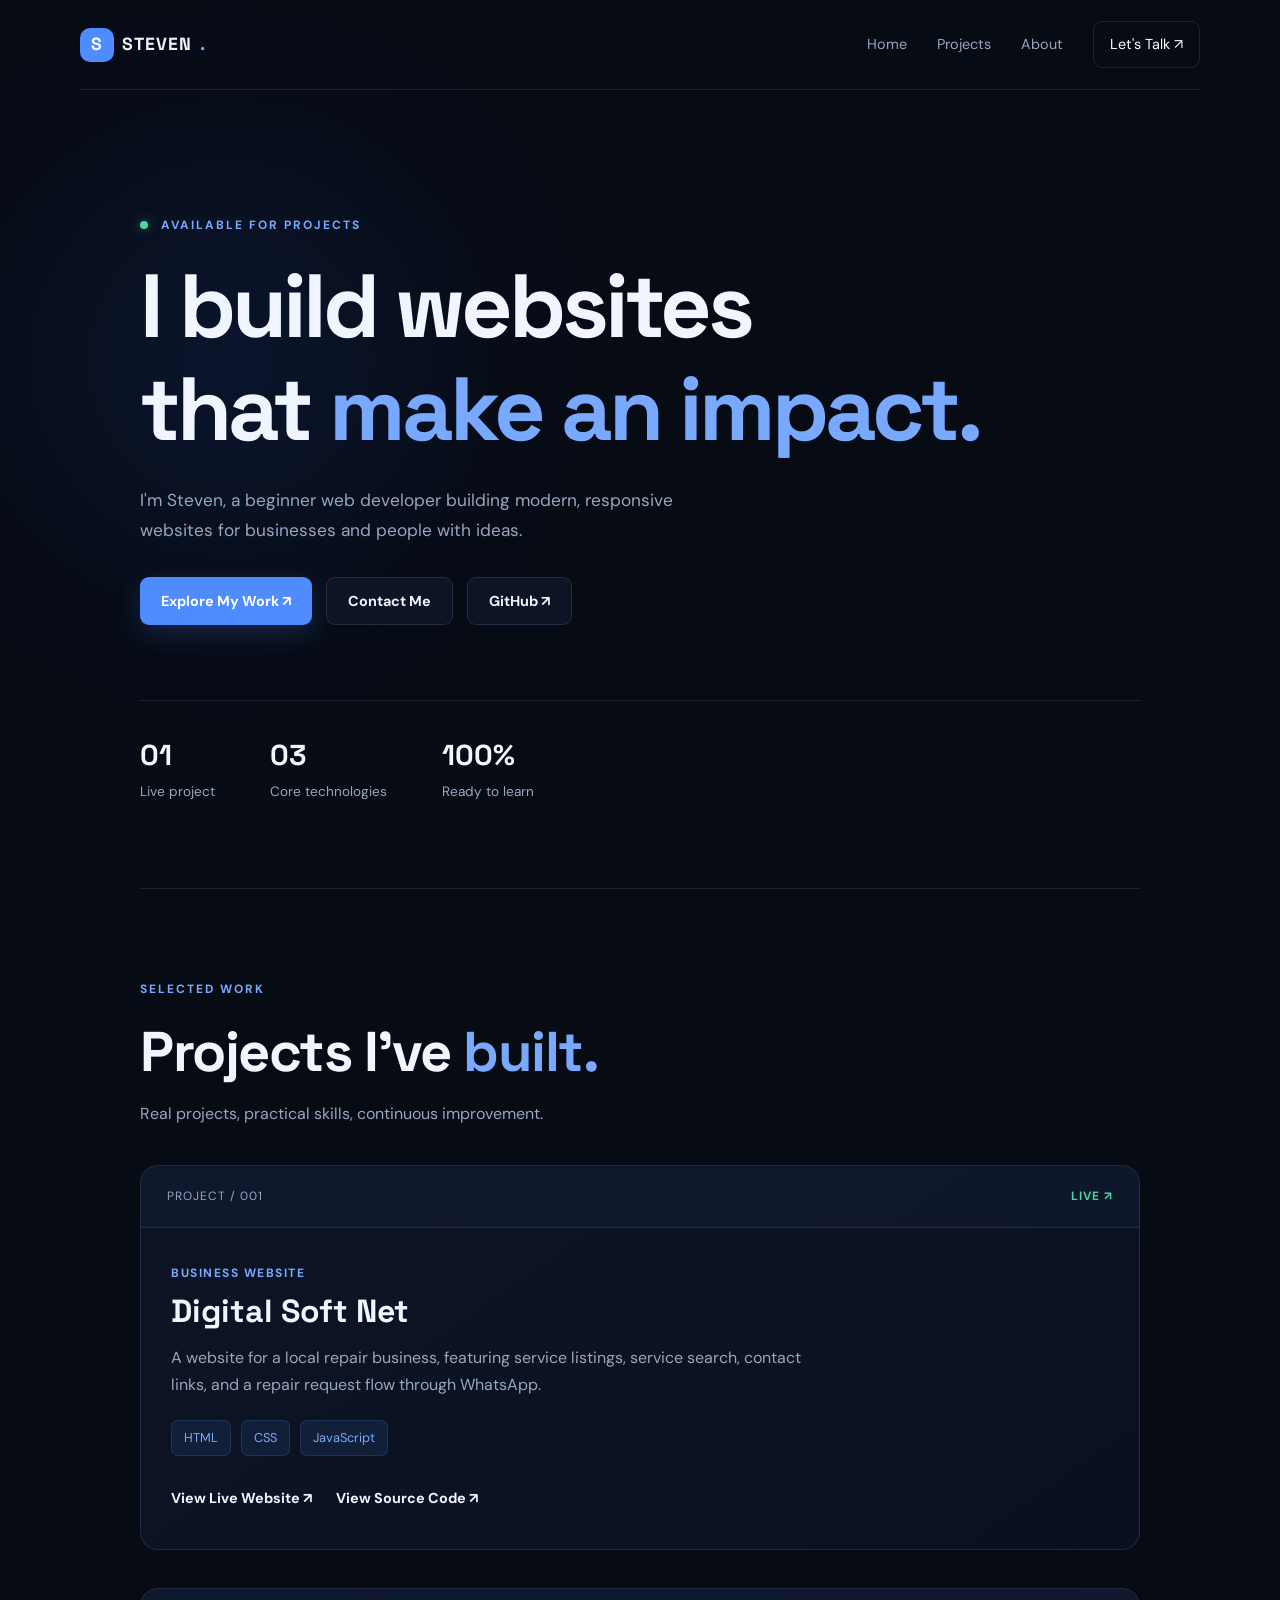
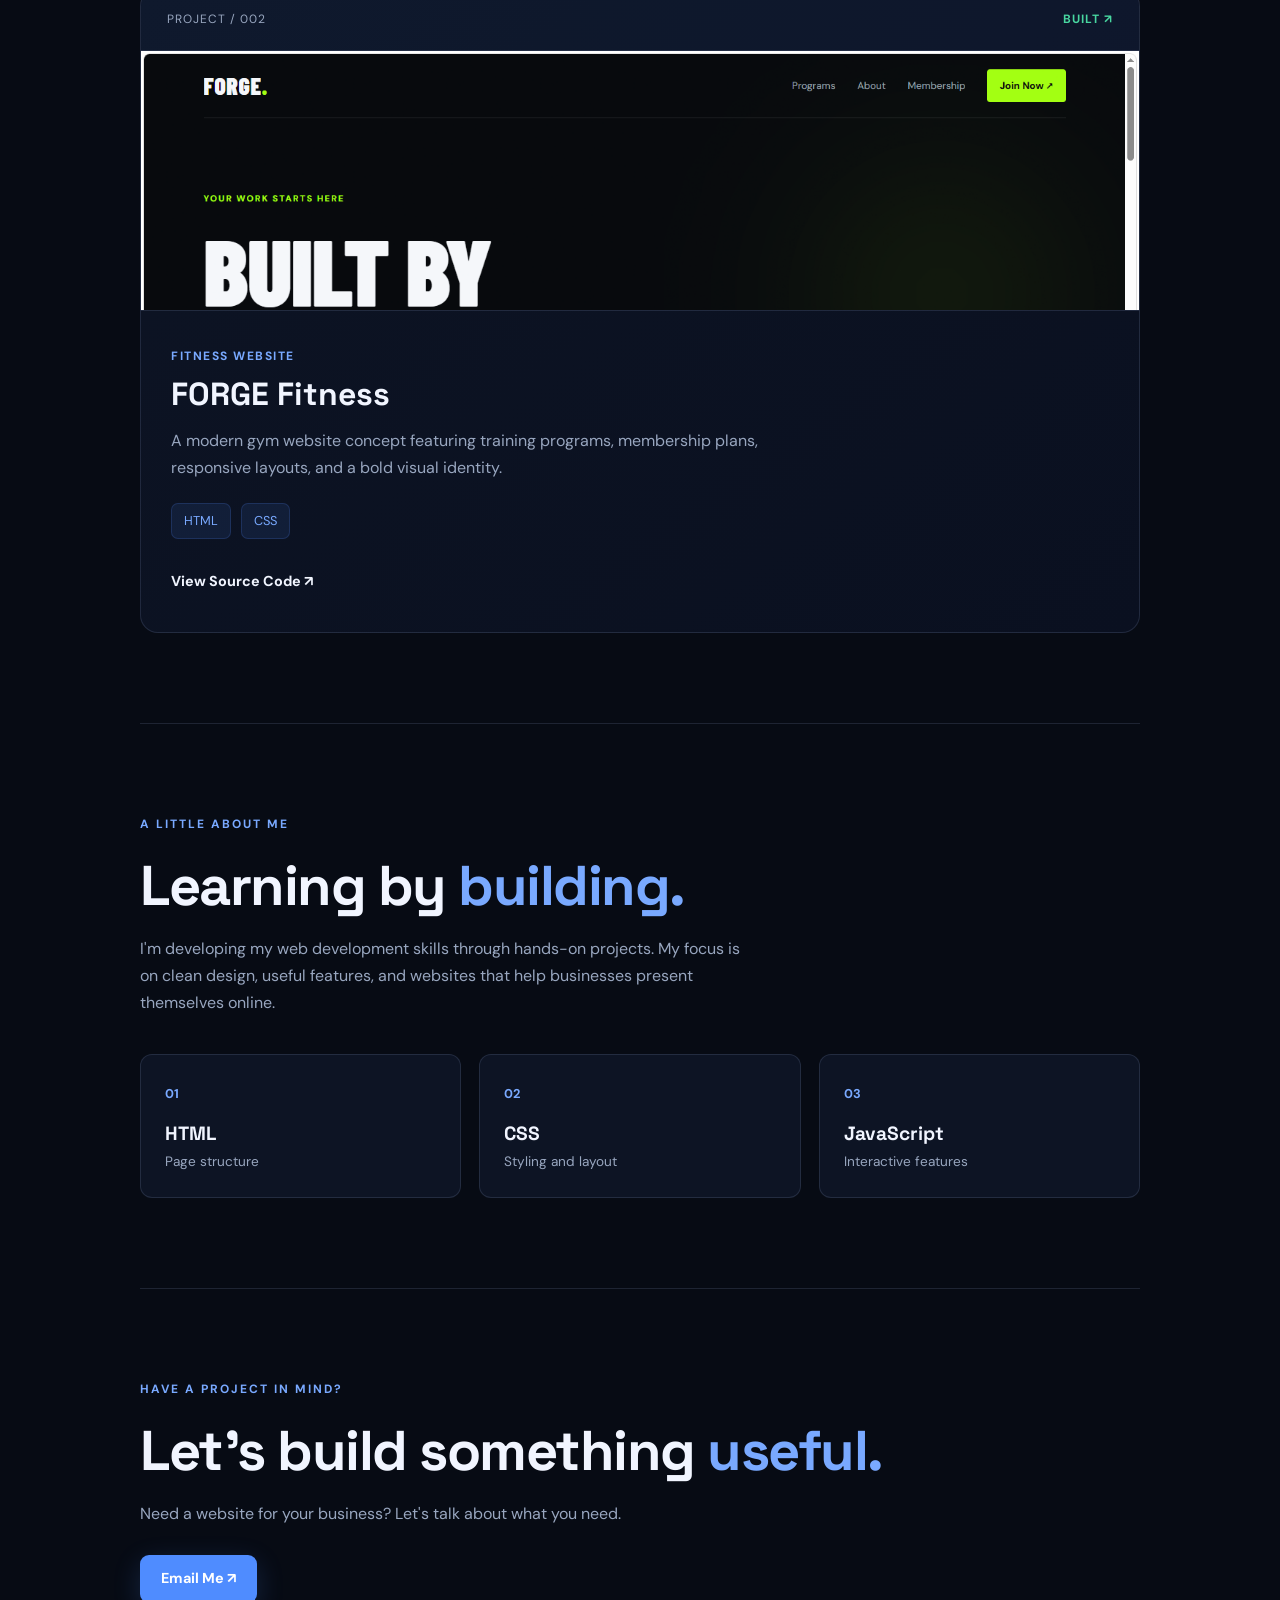
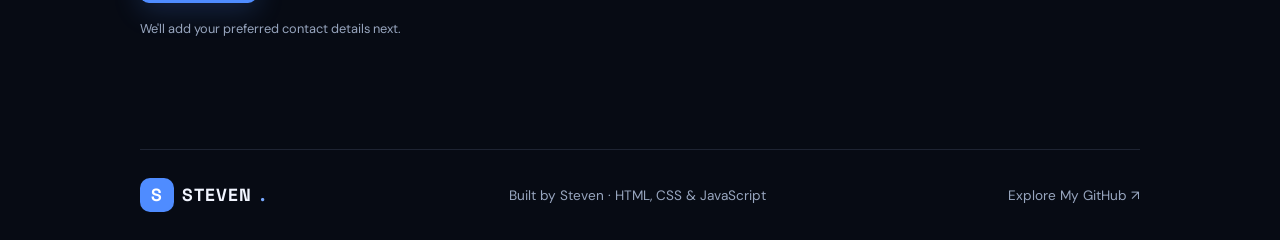
==== steven-portfolio/index.html @ 15b8639a "Add personal portfolio website" ====
<!DOCTYPE html>
<html lang="en">
<head>
  <meta charset="UTF-8">
  <meta name="viewport" content="width=device-width, initial-scale=1.0">
  <meta name="description" content="Steven's web development portfolio. Explore websites and projects built with HTML, CSS, and JavaScript.">
  <title>Steven | Web Developer</title>
  <link rel="stylesheet" href="style.css">
</head>
<body>

  <nav class="navbar">
    <a href="#" class="logo"><span> S</span> STEVEN<span class="dot">.</span></a>

    <div class="nav-links">
      <a href="#home">Home</a>
      <a href="#projects">Projects</a>
      <a href="#about">About</a>
      <a href="#contact" class="nav-cta">Let's Talk ↗</a>
    </div>
  </nav>

  <main>
    <section class="hero" id="home">
      <p class="eyebrow"><span class="status-dot"></span> AVAILABLE FOR PROJECTS</p>

      <h1>I build websites<br>that <span>make an impact.</span></h1>

      <p class="hero-text">
        I'm Steven, a beginner web developer building modern,
        responsive websites for businesses and people with ideas.
      </p>

      <div class="hero-actions">
  <a href="#projects" class="btn btn-primary">Explore My Work ↗</a>
  <a href="#contact" class="btn btn-secondary">Contact Me</a>
  <a href="https://github.com/steven-koussa" target="_blank" rel="noopener noreferrer" class="btn btn-secondary">GitHub ↗</a>
</div>

      <div class="hero-stats">
        <div><strong>01</strong><span>Live project</span></div>
        <div><strong>03</strong><span>Core technologies</span></div>
        <div><strong>100%</strong><span>Ready to learn</span></div>
      </div>
    </section>

    <section class="projects section" id="projects">
      <p class="eyebrow">SELECTED WORK</p>
      <h2>Projects I've <span>built.</span></h2>
      <p class="section-intro">Real projects, practical skills, continuous improvement.</p>

      <article class="project-card">
        <div class="project-top">
          <span class="project-number">PROJECT / 001</span>
          <span class="project-status">LIVE ↗</span>
        </div>

        <div class="project-content">
          <p class="project-type">BUSINESS WEBSITE</p>
          <h3>Digital Soft Net</h3>
          <p>
            A website for a local repair business, featuring service listings,
            service search, contact links, and a repair request flow through WhatsApp.
          </p>

          <div class="tech-list">
            <span>HTML</span>
            <span>CSS</span>
            <span>JavaScript</span>
          </div>

          <a href="https://digitalsoftnet.netlify.app/" target="_blank" rel="noopener noreferrer" class="project-link">
            View Live Website ↗
          </a>
          <a href="https://github.com/steven-koussa/phone-repair-website" target="_blank" rel="noopener noreferrer" class="project-link">
            View Source Code ↗
          </a>
        </div>
      </article>
      
      <article class="project-card">
        <div class="project-top">
          <span class="project-number">PROJECT / 002</span>
          <span class="project-status">BUILT ↗</span>
        </div>

        
<a
  href="forge-preview.png"
  target="_blank"
  rel="noopener noreferrer"
  aria-label="Open full-size FORGE Fitness screenshot"
>
  <img
    class="project-preview"
    src="forge-preview.png"
    alt="Preview of the FORGE Fitness website"
  >
</a>


        <div class="project-content">
          <p class="project-type">FITNESS WEBSITE</p>
          <h3>FORGE Fitness</h3>
          <p>
            A modern gym website concept featuring training programs,
            membership plans, responsive layouts, and a bold visual identity.
          </p>

          <div class="tech-list">
            <span>HTML</span>
            <span>CSS</span>
          </div>

          <a href="https://github.com/steven-koussa/forge-fitness" target="_blank" rel="noopener noreferrer" class="project-link">
            View Source Code ↗
          </a>
        </div>
      </article>

    </section>

    <section class="about section" id="about">
      <p class="eyebrow">A LITTLE ABOUT ME</p>
      <h2>Learning by <span>building.</span></h2>
      <p class="section-intro">
        I'm developing my web development skills through hands-on projects.
        My focus is on clean design, useful features, and websites that help
        businesses present themselves online.
      </p>

      <div class="skills">
        <div><strong>01</strong><h3>HTML</h3><p>Page structure</p></div>
        <div><strong>02</strong><h3>CSS</h3><p>Styling and layout</p></div>
        <div><strong>03</strong><h3>JavaScript</h3><p>Interactive features</p></div>
      </div>
    </section>

    <section class="contact section" id="contact">
      <p class="eyebrow">HAVE A PROJECT IN MIND?</p>
      <h2>Let's build something <span>useful.</span></h2>
      <p class="section-intro">
        Need a website for your business? Let's talk about what you need.
      </p>
      <a class="btn btn-primary" href="mailto:stevenkoussa@gmail.com">Email Me ↗</a>
      <p class="small-note">We'll add your preferred contact details next.</p>
    </section>
  </main>

  <footer>
    <a href="#home" class="logo"><span> S</span> STEVEN<span class="dot">.</span></a>
    <p>Built by Steven · HTML, CSS & JavaScript</p>
    <a href="https://github.com/steven-koussa" target="_blank" rel="noopener noreferrer">Explore My GitHub ↗</a>
  </footer>

</body>
</html>
---- steven-portfolio/style.css ----
@import url('https://fonts.googleapis.com/css2?family=DM+Sans:wght@400;500;600;700&family=Space+Grotesk:wght@400;500;600;700&display=swap');

:root {
  --bg: #070b14;
  --surface: #0d1424;
  --surface-light: #121d32;
  --blue: #4f8cff;
  --blue-light: #79a9ff;
  --text: #f1f5ff;
  --muted: #98a6bf;
  --border: rgba(148, 170, 210, 0.16);
}

* {
  margin: 0;
  padding: 0;
  box-sizing: border-box;
}

html {
  scroll-behavior: smooth;
  scroll-padding-top: 90px;
}

body {
  background: var(--bg);
  color: var(--text);
  font-family: 'DM Sans', sans-serif;
  line-height: 1.7;
}

a {
  color: inherit;
  text-decoration: none;
}

.navbar {
  width: min(1120px, 90%);
  margin: auto;
  min-height: 90px;
  display: flex;
  align-items: center;
  justify-content: space-between;
  gap: 24px;
  border-bottom: 1px solid var(--border);
}

.logo {
  display: inline-flex;
  align-items: center;
  gap: 8px;
  font-family: 'Space Grotesk', sans-serif;
  font-size: 1.1rem;
  font-weight: 700;
  letter-spacing: 1px;
}

.logo > span:first-child {
  display: grid;
  place-items: center;
  width: 34px;
  height: 34px;
  background: var(--blue);
  color: white;
  border-radius: 10px;
}

.dot,
h1 span,
h2 span {
  color: var(--blue-light);
}

.nav-links {
  display: flex;
  align-items: center;
  gap: 30px;
}

.nav-links a {
  color: var(--muted);
  font-size: 0.9rem;
  transition: color 0.2s ease;
}

.nav-links a:hover {
  color: var(--text);
}

.nav-links .nav-cta {
  color: white;
  padding: 10px 16px;
  border: 1px solid var(--border);
  border-radius: 9px;
}

.hero {
  width: min(1000px, 90%);
  margin: auto;
  padding: 125px 0 85px;
  position: relative;
  isolation: isolate;
}

.hero::before {
  content: "";
  position: absolute;
  top: 80px;
  left: -100px;
  width: 380px;
  height: 380px;
  background: #2563eb;
  opacity: 0.12;
  filter: blur(110px);
  border-radius: 50%;
  z-index: -1;
  pointer-events: none;
}

.eyebrow {
  color: var(--blue-light);
  font-size: 0.75rem;
  font-weight: 700;
  letter-spacing: 2px;
  margin-bottom: 20px;
}

.status-dot {
  display: inline-block;
  width: 8px;
  height: 8px;
  background: #48d6a0;
  border-radius: 50%;
  margin-right: 8px;
  box-shadow: 0 0 12px rgba(72, 214, 160, 0.45);
}

h1,
h2,
h3 {
  font-family: 'Space Grotesk', sans-serif;
  line-height: 1.15;
}

h1 {
  max-width: 850px;
  font-size: clamp(3rem, 7vw, 5.8rem);
  letter-spacing: -4px;
}

.hero-text {
  max-width: 590px;
  margin-top: 25px;
  color: var(--muted);
  font-size: 1.08rem;
}

.hero-actions {
  display: flex;
  flex-wrap: wrap;
  gap: 14px;
  margin-top: 32px;
}

.btn {
  display: inline-flex;
  align-items: center;
  justify-content: center;
  min-height: 48px;
  padding: 0 21px;
  border-radius: 9px;
  font-weight: 700;
  font-size: 0.9rem;
  transition: transform 0.2s ease, box-shadow 0.2s ease;
}

.btn:hover {
  transform: translateY(-3px);
}

.btn-primary {
  color: white;
  background: var(--blue);
  box-shadow: 0 8px 28px rgba(79, 140, 255, 0.2);
}

.btn-primary:hover {
  box-shadow: 0 12px 35px rgba(79, 140, 255, 0.35);
}

.btn-secondary {
  border: 1px solid var(--border);
  background: var(--surface);
}

.hero-stats {
  display: flex;
  flex-wrap: wrap;
  gap: 55px;
  margin-top: 75px;
  padding-top: 30px;
  border-top: 1px solid var(--border);
}

.hero-stats div {
  display: flex;
  flex-direction: column;
}

.hero-stats strong {
  font-family: 'Space Grotesk', sans-serif;
  font-size: 1.8rem;
}

.hero-stats span {
  color: var(--muted);
  font-size: 0.85rem;
}

.section {
  width: min(1000px, 90%);
  margin: auto;
  padding: 90px 0;
  border-top: 1px solid var(--border);
}

h2 {
  font-size: clamp(2.2rem, 5vw, 3.5rem);
  letter-spacing: -1.5px;
}

.section-intro {
  max-width: 620px;
  color: var(--muted);
  margin-top: 16px;
}

.project-card {
  margin-top: 38px;
  background: linear-gradient(145deg, var(--surface), #0a1020);
  border: 1px solid var(--border);
  border-radius: 18px;
  overflow: hidden;
  transition: border-color 0.25s ease, transform 0.25s ease;
}

.project-card:hover {
  border-color: rgba(79, 140, 255, 0.55);
  transform: translateY(-4px);
}

.project-top {
  display: flex;
  justify-content: space-between;
  padding: 20px 26px;
  background: rgba(79, 140, 255, 0.045);
  border-bottom: 1px solid var(--border);
  font-size: 0.75rem;
  letter-spacing: 1px;
}

.project-number {
  color: var(--muted);
}

.project-status {
  color: #48d6a0;
  font-weight: 700;
}

.project-content {
  padding: 35px 30px 38px;
}

.project-type {
  color: var(--blue-light);
  font-size: 0.75rem;
  font-weight: 700;
  letter-spacing: 1.5px;
}

.project-content h3 {
  font-size: 2rem;
  margin-top: 10px;
}

.project-content > p:not(.project-type) {
  max-width: 650px;
  color: var(--muted);
  margin-top: 14px;
}

.tech-list {
  display: flex;
  flex-wrap: wrap;
  gap: 10px;
  margin: 22px 0;
}

.tech-list span {
  padding: 6px 12px;
  color: var(--blue-light);
  background: rgba(79, 140, 255, 0.1);
  border: 1px solid rgba(79, 140, 255, 0.18);
  border-radius: 7px;
  font-size: 0.8rem;
}

.project-link {
  display: inline-block;
  margin: 8px 20px 0 0;
  font-weight: 700;
  font-size: 0.9rem;
}

.project-link {
  transition: color 0.2s ease, transform 0.2s ease;
}

.project-link:hover {
  color: var(--blue-light);
  transform: translateX(4px);
}

footer a:hover {
  color: var(--blue-light);
}

.skills {
  display: grid;
  grid-template-columns: repeat(3, 1fr);
  gap: 18px;
  margin-top: 38px;
}

.skills > div {
  padding: 24px;
  background: var(--surface);
  border: 1px solid var(--border);
  border-radius: 12px;
}

.skills strong {
  color: var(--blue-light);
  font-size: 0.8rem;
}

.skills h3 {
  margin-top: 16px;
  font-size: 1.2rem;
}

.skills p {
  color: var(--muted);
  font-size: 0.85rem;
  margin-top: 5px;
}

.contact {
  padding-bottom: 110px;
}

.contact .btn {
  margin-top: 28px;
}

.small-note {
  color: var(--muted);
  font-size: 0.8rem;
  margin-top: 15px;
}

footer {
  width: min(1000px, 90%);
  margin: auto;
  padding: 28px 0;
  border-top: 1px solid var(--border);
  display: flex;
  align-items: center;
  justify-content: space-between;
  gap: 20px;
  flex-wrap: wrap;
}

footer p,
footer > a:last-child {
  color: var(--muted);
  font-size: 0.85rem;
}

@media (max-width: 700px) {
  .navbar {
    padding: 20px 0;
    flex-direction: column;
  }

  .nav-links {
    justify-content: center;
    flex-wrap: wrap;
    gap: 15px;
  }

  .hero {
    padding: 85px 0 60px;
  }

  h1 {
    letter-spacing: -2px;
  }

  .hero-stats {
    gap: 28px;
  }

  .section {
    padding: 65px 0;
  }

  .skills {
    grid-template-columns: 1fr;
  }

  .project-content {
    padding: 25px 20px;
  }

  footer {
    flex-direction: column;
    align-items: flex-start;
  }
}

@media (prefers-reduced-motion: reduce) {
  *,
  *::before,
  *::after {
    scroll-behavior: auto !important;
    transition-duration: 0.01ms !important;
  }
}

.project-preview {
  display: block;
  width: 100%;
  height: 260px;
  object-fit: cover;
  object-position: top;
  border-bottom: 1px solid var(--border);
  transition: transform 0.3s ease;
}

.project-card:hover .project-preview {
  transform: scale(1.02);
}

@media (max-width: 700px) {
  .project-preview {
    height: 190px;
  }
}
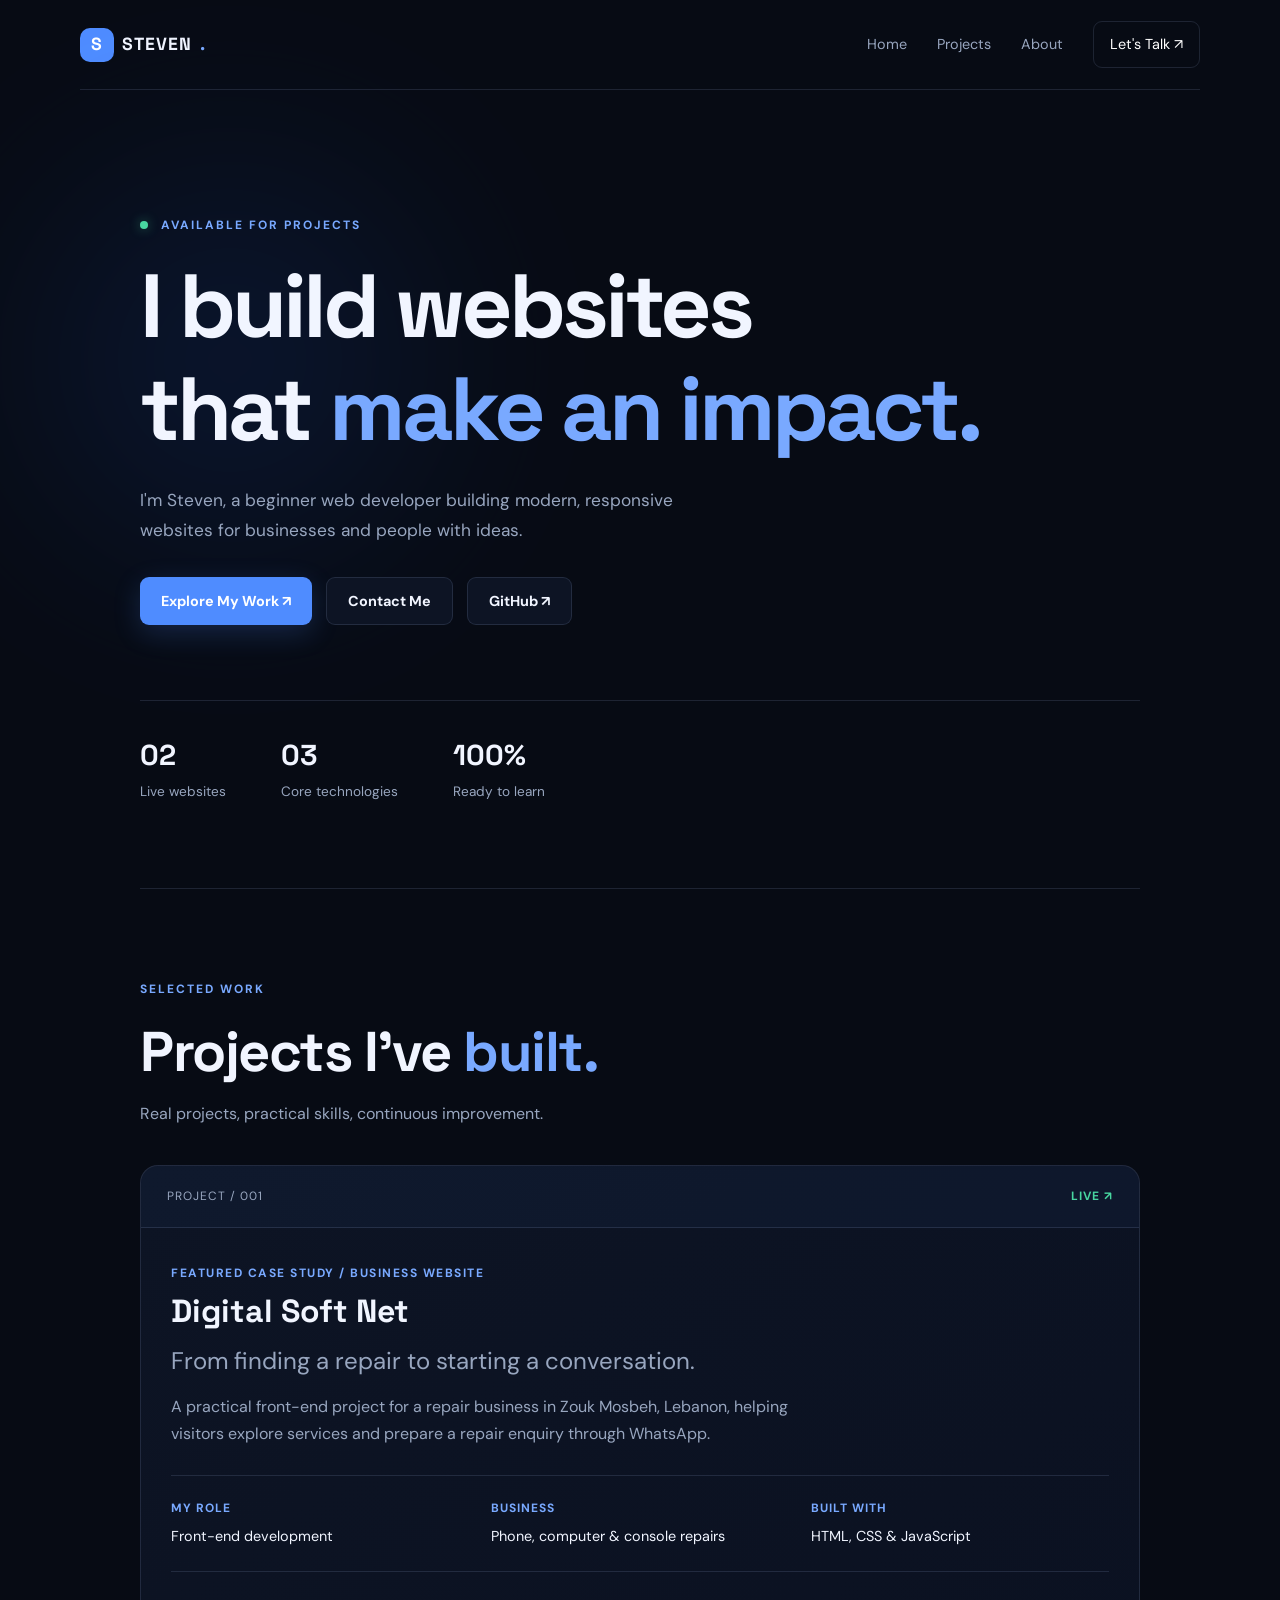
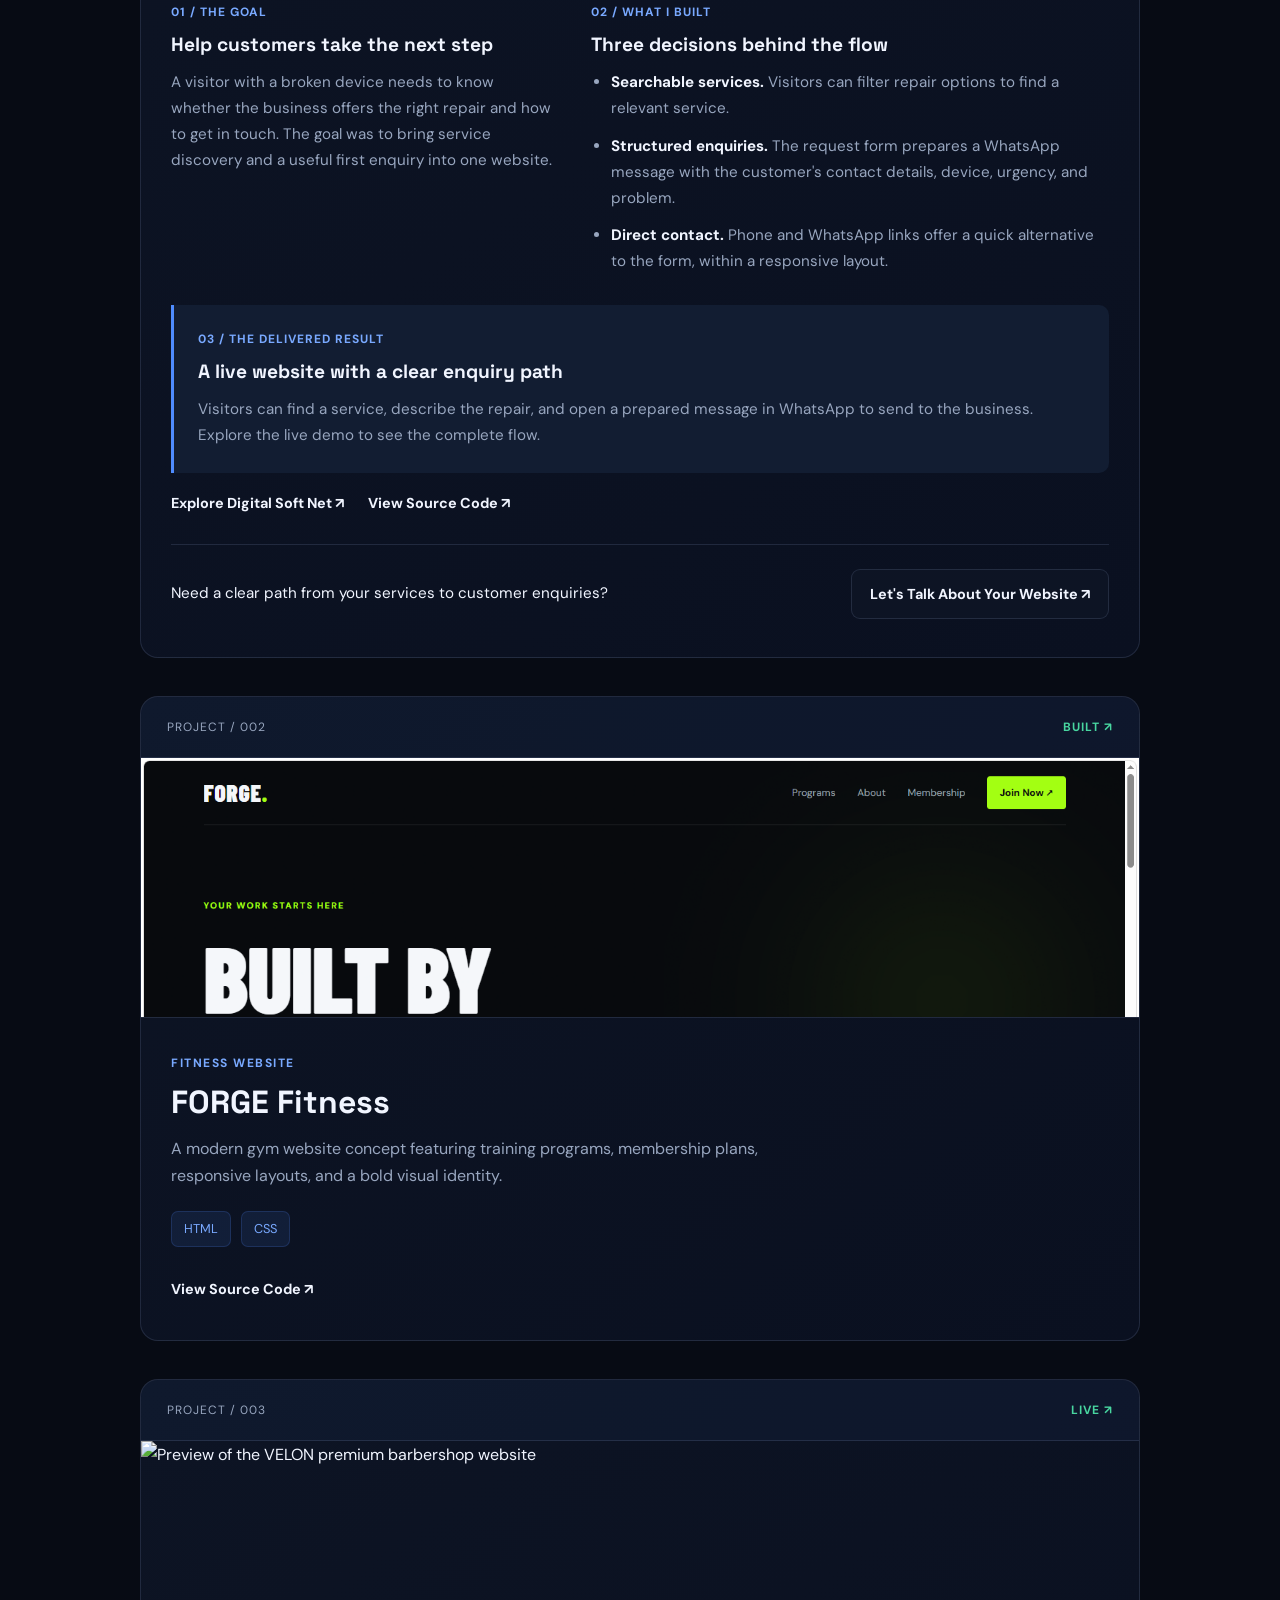
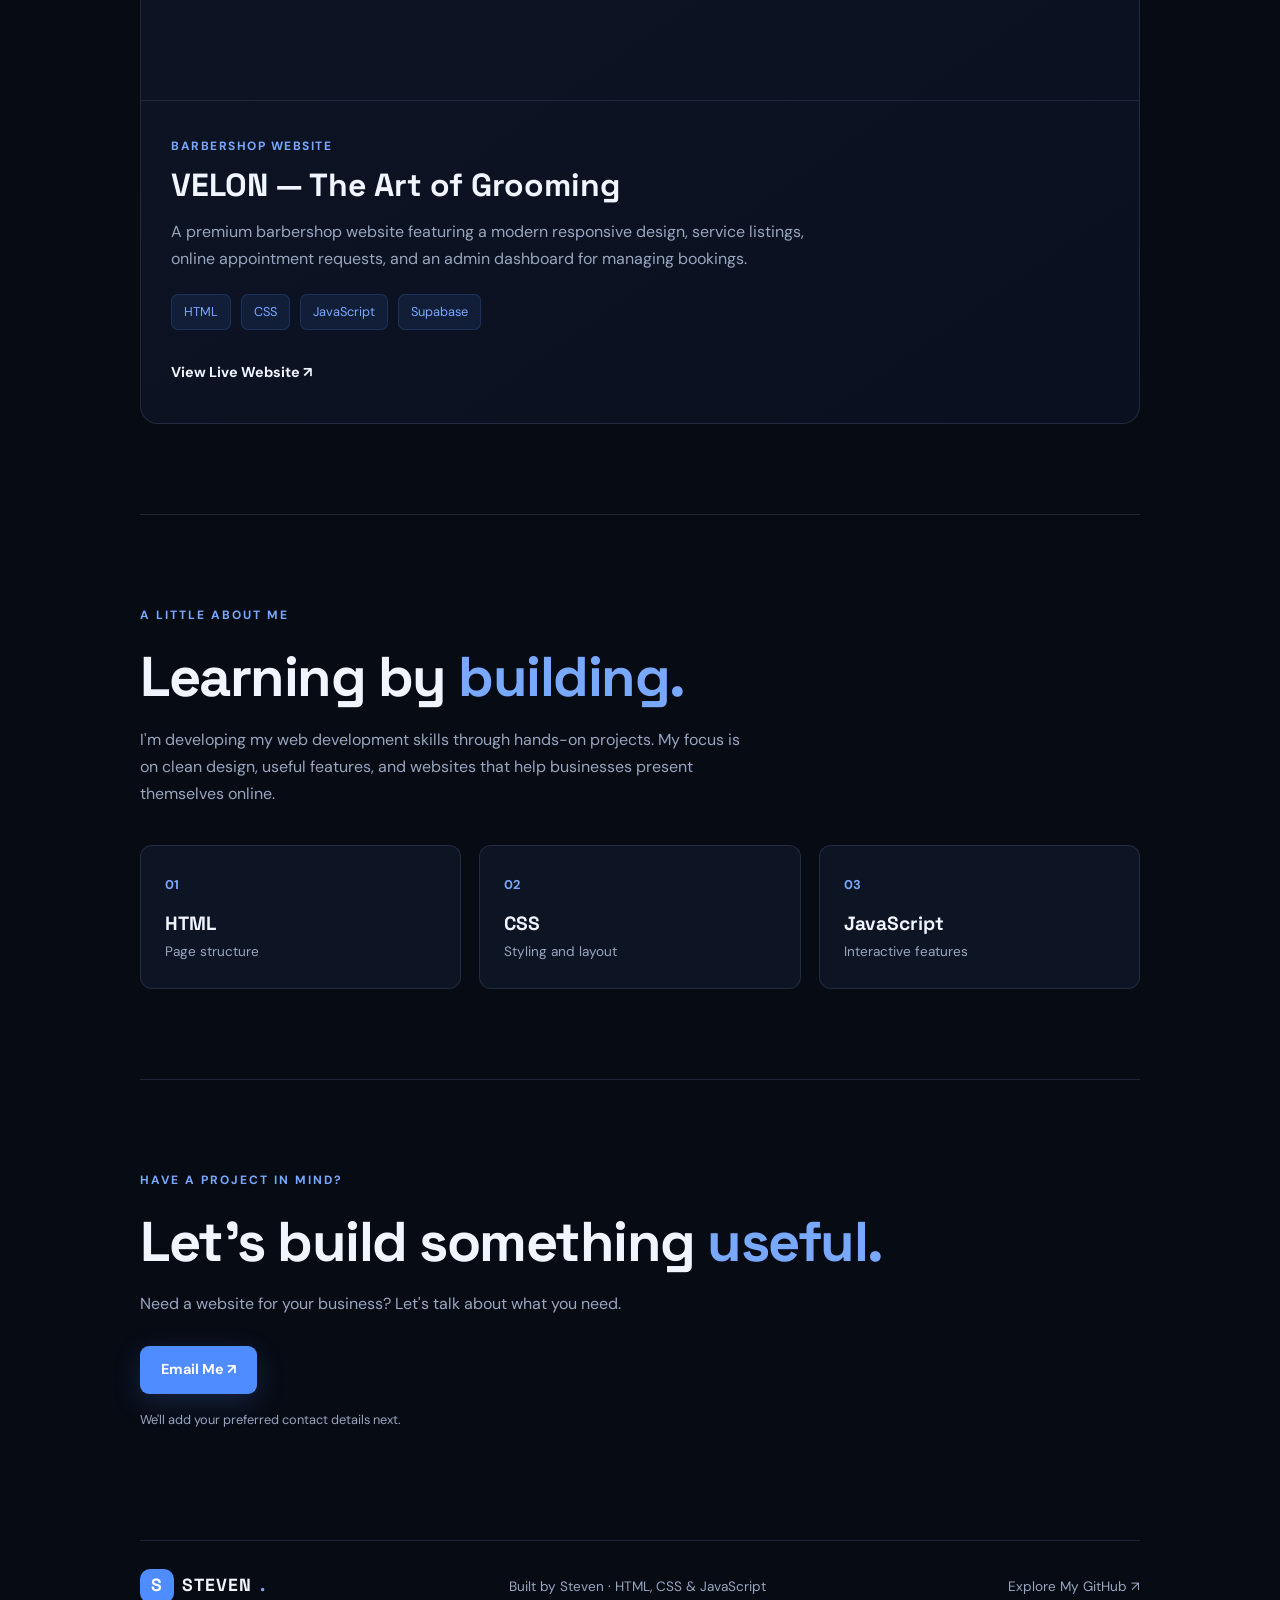
==== commit 2be0b2bb: "“Add Digital Soft Net case study”" ====
--- a/steven-portfolio/index.html
+++ b/steven-portfolio/index.html
@@ -11,7 +11,7 @@
 <body>
 
   <nav class="navbar">
-    <a href="#" class="logo"><span> S</span> STEVEN<span class="dot">.</span></a>
+    <a href="#" class="logo"><span>S</span> STEVEN<span class="dot">.</span></a>
 
     <div class="nav-links">
       <a href="#home">Home</a>
@@ -33,13 +33,13 @@
       </p>
 
       <div class="hero-actions">
-  <a href="#projects" class="btn btn-primary">Explore My Work ↗</a>
-  <a href="#contact" class="btn btn-secondary">Contact Me</a>
-  <a href="https://github.com/steven-koussa" target="_blank" rel="noopener noreferrer" class="btn btn-secondary">GitHub ↗</a>
-</div>
+        <a href="#projects" class="btn btn-primary">Explore My Work ↗</a>
+        <a href="#contact" class="btn btn-secondary">Contact Me</a>
+        <a href="https://github.com/steven-koussa" target="_blank" rel="noopener noreferrer" class="btn btn-secondary">GitHub ↗</a>
+      </div>
 
       <div class="hero-stats">
-        <div><strong>01</strong><span>Live project</span></div>
+        <div><strong>02</strong><span>Live websites</span></div>
         <div><strong>03</strong><span>Core technologies</span></div>
         <div><strong>100%</strong><span>Ready to learn</span></div>
       </div>
@@ -50,55 +50,157 @@
       <h2>Projects I've <span>built.</span></h2>
       <p class="section-intro">Real projects, practical skills, continuous improvement.</p>
 
-      <article class="project-card">
-        <div class="project-top">
-          <span class="project-number">PROJECT / 001</span>
-          <span class="project-status">LIVE ↗</span>
-        </div>
-
-        <div class="project-content">
-          <p class="project-type">BUSINESS WEBSITE</p>
-          <h3>Digital Soft Net</h3>
-          <p>
-            A website for a local repair business, featuring service listings,
-            service search, contact links, and a repair request flow through WhatsApp.
-          </p>
-
-          <div class="tech-list">
-            <span>HTML</span>
-            <span>CSS</span>
-            <span>JavaScript</span>
-          </div>
-
-          <a href="https://digitalsoftnet.netlify.app/" target="_blank" rel="noopener noreferrer" class="project-link">
-            View Live Website ↗
-          </a>
-          <a href="https://github.com/steven-koussa/phone-repair-website" target="_blank" rel="noopener noreferrer" class="project-link">
-            View Source Code ↗
-          </a>
-        </div>
-      </article>
-      
+      <!-- PROJECT 001: DIGITAL SOFT NET -->
+      <article
+  class="project-card case-study"
+  id="digital-soft-net"
+  aria-labelledby="digital-soft-net-title"
+>
+  <div class="project-top">
+    <span class="project-number">PROJECT / 001</span>
+    <span class="project-status">LIVE ↗</span>
+  </div>
+
+  <div class="project-content">
+    <p class="project-type">
+      FEATURED CASE STUDY / BUSINESS WEBSITE
+    </p>
+
+    <h3 id="digital-soft-net-title">Digital Soft Net</h3>
+
+    <p class="case-study-summary">
+      From finding a repair to starting a conversation.
+    </p>
+
+    <p>
+      A practical front-end project for a repair business in Zouk Mosbeh,
+      Lebanon, helping visitors explore services and prepare a repair enquiry
+      through WhatsApp.
+    </p>
+
+    <dl class="case-study-facts">
+      <div>
+        <dt>My role</dt>
+        <dd>Front-end development</dd>
+      </div>
+
+      <div>
+        <dt>Business</dt>
+        <dd>Phone, computer &amp; console repairs</dd>
+      </div>
+
+      <div>
+        <dt>Built with</dt>
+        <dd>HTML, CSS &amp; JavaScript</dd>
+      </div>
+    </dl>
+
+    <div class="case-study-grid">
+      <section aria-labelledby="repair-goal">
+        <p class="case-study-label">01 / THE GOAL</p>
+
+        <h4 id="repair-goal">Help customers take the next step</h4>
+
+        <p>
+          A visitor with a broken device needs to know whether the business
+          offers the right repair and how to get in touch. The goal was to
+          bring service discovery and a useful first enquiry into one website.
+        </p>
+      </section>
+
+      <section aria-labelledby="repair-approach">
+        <p class="case-study-label">02 / WHAT I BUILT</p>
+
+        <h4 id="repair-approach">Three decisions behind the flow</h4>
+
+        <ul class="case-study-decisions">
+          <li>
+            <strong>Searchable services.</strong>
+            Visitors can filter repair options to find a relevant service.
+          </li>
+
+          <li>
+            <strong>Structured enquiries.</strong>
+            The request form prepares a WhatsApp message with the customer's
+            contact details, device, urgency, and problem.
+          </li>
+
+          <li>
+            <strong>Direct contact.</strong>
+            Phone and WhatsApp links offer a quick alternative to the form,
+            within a responsive layout.
+          </li>
+        </ul>
+      </section>
+    </div>
+
+    <section
+      class="case-study-outcome"
+      aria-labelledby="repair-outcome"
+    >
+      <p class="case-study-label">03 / THE DELIVERED RESULT</p>
+
+      <h4 id="repair-outcome">
+        A live website with a clear enquiry path
+      </h4>
+
+      <p>
+        Visitors can find a service, describe the repair, and open a prepared
+        message in WhatsApp to send to the business. Explore the live demo
+        to see the complete flow.
+      </p>
+    </section>
+
+    <div class="case-study-links">
+      <a
+        href="https://digitalsoftnet.netlify.app/"
+        target="_blank"
+        rel="noopener noreferrer"
+        class="project-link"
+      >
+        Explore Digital Soft Net ↗
+      </a>
+
+      <a
+        href="https://github.com/steven-koussa/phone-repair-website"
+        target="_blank"
+        rel="noopener noreferrer"
+        class="project-link"
+      >
+        View Source Code ↗
+      </a>
+    </div>
+
+    <div class="case-study-cta">
+      <p>Need a clear path from your services to customer enquiries?</p>
+
+      <a href="#contact" class="btn btn-secondary">
+        Let's Talk About Your Website ↗
+      </a>
+    </div>
+  </div>
+</article>
+
+      <!-- PROJECT 002: FORGE FITNESS -->
       <article class="project-card">
         <div class="project-top">
           <span class="project-number">PROJECT / 002</span>
           <span class="project-status">BUILT ↗</span>
         </div>
 
-        
-<a
-  href="forge-preview.png"
-  target="_blank"
-  rel="noopener noreferrer"
-  aria-label="Open full-size FORGE Fitness screenshot"
->
-  <img
-    class="project-preview"
-    src="forge-preview.png"
-    alt="Preview of the FORGE Fitness website"
-  >
-</a>
-
+        <a
+          href="forge-preview.png"
+          target="_blank"
+          rel="noopener noreferrer"
+          aria-label="Open full-size FORGE Fitness screenshot"
+        >
+          <img
+            class="project-preview"
+            src="forge-preview.png"
+            alt="Preview of the FORGE Fitness website"
+            loading="lazy"
+          >
+        </a>
 
         <div class="project-content">
           <p class="project-type">FITNESS WEBSITE</p>
@@ -113,8 +215,61 @@
             <span>CSS</span>
           </div>
 
-          <a href="https://github.com/steven-koussa/forge-fitness" target="_blank" rel="noopener noreferrer" class="project-link">
+          <a
+            href="https://github.com/steven-koussa/forge-fitness"
+            target="_blank"
+            rel="noopener noreferrer"
+            class="project-link"
+          >
             View Source Code ↗
+          </a>
+        </div>
+      </article>
+
+      <!-- PROJECT 003: VELON -->
+      <article class="project-card">
+        <div class="project-top">
+          <span class="project-number">PROJECT / 003</span>
+          <span class="project-status">LIVE ↗</span>
+        </div>
+
+        <a
+          href="velon-preview.png"
+          target="_blank"
+          rel="noopener noreferrer"
+          aria-label="Open full-size VELON website screenshot"
+        >
+          <img
+            class="project-preview"
+            src="velon-preview.png"
+            alt="Preview of the VELON premium barbershop website"
+            loading="lazy"
+          >
+        </a>
+
+        <div class="project-content">
+          <p class="project-type">BARBERSHOP WEBSITE</p>
+          <h3>VELON — The Art of Grooming</h3>
+          <p>
+            A premium barbershop website featuring a modern responsive design,
+            service listings, online appointment requests, and an admin dashboard
+            for managing bookings.
+          </p>
+
+          <div class="tech-list">
+            <span>HTML</span>
+            <span>CSS</span>
+            <span>JavaScript</span>
+            <span>Supabase</span>
+          </div>
+
+          <a
+            href="https://prismatic-clafoutis-58bf9b.netlify.app/"
+            target="_blank"
+            rel="noopener noreferrer"
+            class="project-link"
+          >
+            View Live Website ↗
           </a>
         </div>
       </article>
@@ -149,7 +304,7 @@
   </main>
 
   <footer>
-    <a href="#home" class="logo"><span> S</span> STEVEN<span class="dot">.</span></a>
+    <a href="#home" class="logo"><span>S</span> STEVEN<span class="dot">.</span></a>
     <p>Built by Steven · HTML, CSS & JavaScript</p>
     <a href="https://github.com/steven-koussa" target="_blank" rel="noopener noreferrer">Explore My GitHub ↗</a>
   </footer>
--- a/steven-portfolio/style.css
+++ b/steven-portfolio/style.css
@@ -459,3 +459,133 @@
     height: 190px;
   }
 }
+/* Featured project case study */
+.case-study .case-study-summary {
+  max-width: 760px;
+  color: var(--text);
+  font-size: clamp(1.15rem, 2.5vw, 1.5rem);
+  line-height: 1.45;
+}
+
+.case-study-facts {
+  display: grid;
+  grid-template-columns: repeat(3, minmax(0, 1fr));
+  gap: 22px;
+  margin-top: 28px;
+  padding: 22px 0;
+  border-top: 1px solid var(--border);
+  border-bottom: 1px solid var(--border);
+}
+
+.case-study-facts dt,
+.case-study-label {
+  color: var(--blue-light);
+  font-size: 0.75rem;
+  font-weight: 700;
+  letter-spacing: 1px;
+}
+
+.case-study-facts dt {
+  text-transform: uppercase;
+}
+
+.case-study-facts dd {
+  margin-top: 6px;
+  font-size: 0.9rem;
+}
+
+.case-study-grid {
+  display: grid;
+  grid-template-columns: minmax(0, 1fr) minmax(0, 1.35fr);
+  gap: 36px;
+  margin-top: 30px;
+}
+
+.case-study h4 {
+  margin: 10px 0 12px;
+  font-family: 'Space Grotesk', sans-serif;
+  font-size: 1.2rem;
+  line-height: 1.35;
+}
+
+.case-study-grid section > p:last-child,
+.case-study-decisions,
+.case-study-outcome > p:last-child {
+  color: var(--muted);
+  font-size: 0.95rem;
+}
+
+.case-study-decisions {
+  padding-left: 20px;
+}
+
+.case-study-decisions li + li {
+  margin-top: 12px;
+}
+
+.case-study-decisions strong {
+  color: var(--text);
+}
+
+.case-study-outcome {
+  margin-top: 30px;
+  padding: 24px;
+  background: var(--surface-light);
+  border-left: 3px solid var(--blue);
+  border-radius: 0 10px 10px 0;
+}
+
+.case-study-links {
+  display: flex;
+  flex-wrap: wrap;
+  gap: 8px 24px;
+  margin-top: 18px;
+}
+
+.case-study-links .project-link {
+  margin: 0;
+}
+
+.case-study a:focus-visible {
+  outline: 2px solid var(--blue-light);
+  outline-offset: 5px;
+  border-radius: 3px;
+}
+
+.case-study-cta {
+  display: flex;
+  flex-wrap: wrap;
+  align-items: center;
+  justify-content: space-between;
+  gap: 16px;
+  margin-top: 28px;
+  padding-top: 24px;
+  border-top: 1px solid var(--border);
+}
+
+.case-study-cta p {
+  flex: 1 1 260px;
+  font-size: 0.95rem;
+}
+
+.case-study-cta .btn {
+  max-width: 100%;
+  padding: 12px 18px;
+  text-align: center;
+}
+
+@media (max-width: 700px) {
+  .case-study-facts,
+  .case-study-grid {
+    grid-template-columns: 1fr;
+    gap: 22px;
+  }
+
+  .case-study-outcome {
+    padding: 20px;
+  }
+
+  .case-study-cta .btn {
+    width: 100%;
+  }
+}
